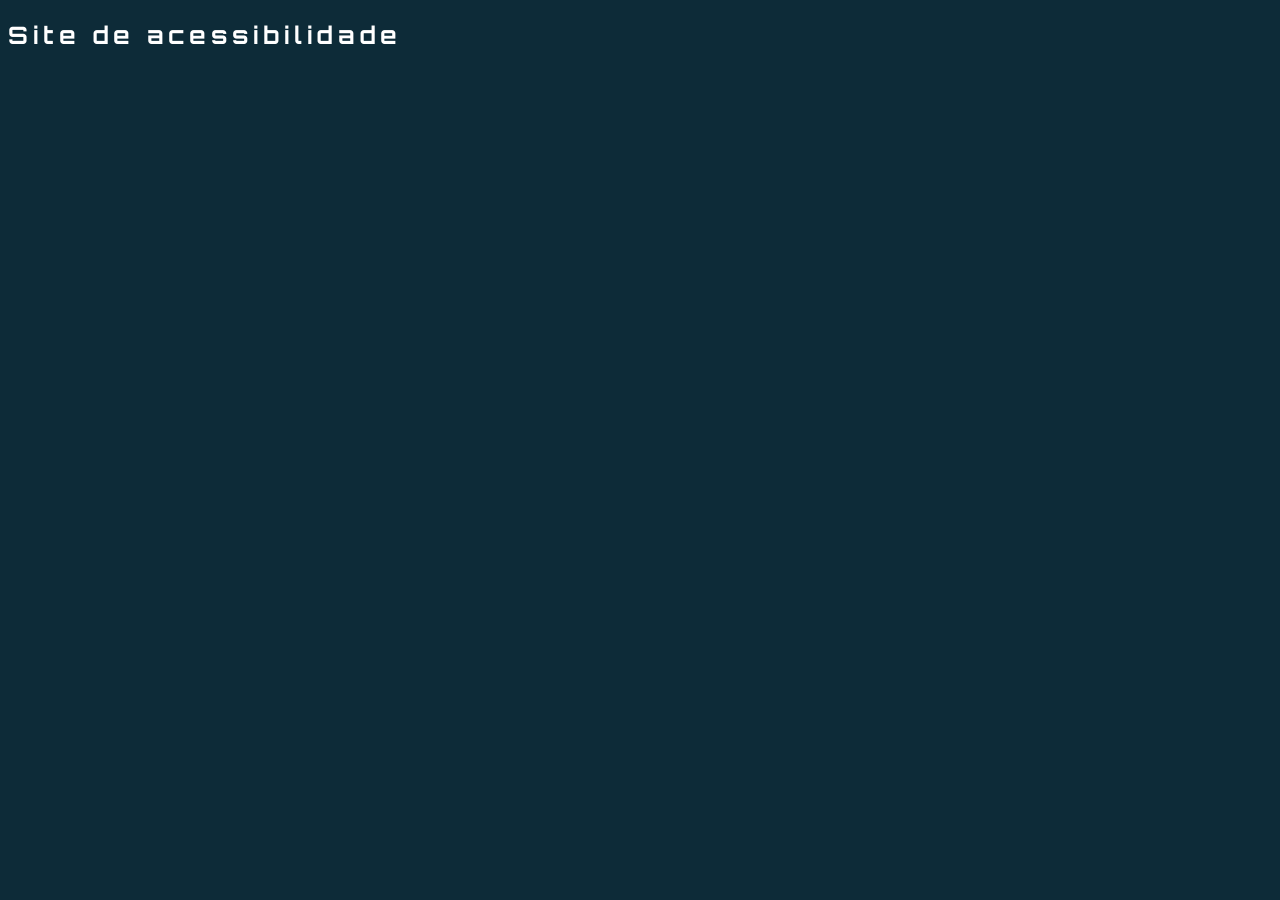
==== index.html @ 411d0380 "feat: Subindo o index.html do site" ====
<!DOCTYPE html>
<html lang="pt-BR">
<head>
    <meta charset="UTF-8">
    <meta name="viewport" content="width=device-width, initial-scale=1.0">
    <link href="https://fonts.googleapis.com/css2?family=Montserrat&display=swap" rel="stylesheet">
    <link href="https://fonts.googleapis.com/css2?family=Orbitron&display=swap" rel="stylesheet">
    <link rel="stylesheet" href="styles/style.css">
    <title>Site projeto</title>
</head>
<body>
    <header>
        <nav>
            <h1>Site de acessibilidade</h1>
        </nav>
    </header>
    <main>
        <div></div>
    </main>
    <footer>

    </footer>
</body>
</html>
---- styles/style.css ----
:root {
    --corPrimary: #FFF;
    --corSecondary: #FFF;
    --corTertiary: #FFF;
    --corAsjunct: #FFF;
    --corBackground: #0d2b38;
    --corBranco: #FFF;
    --corPreto: #000;
}

* {
    box-sizing: border-box;
}

html, body {
    background-color: var(--corBackground);
    font-family: Montserrat;
}

h1 {
    font-family: Orbitron;
    color: var(--corBranco);
    letter-spacing: 0.25ch;
}
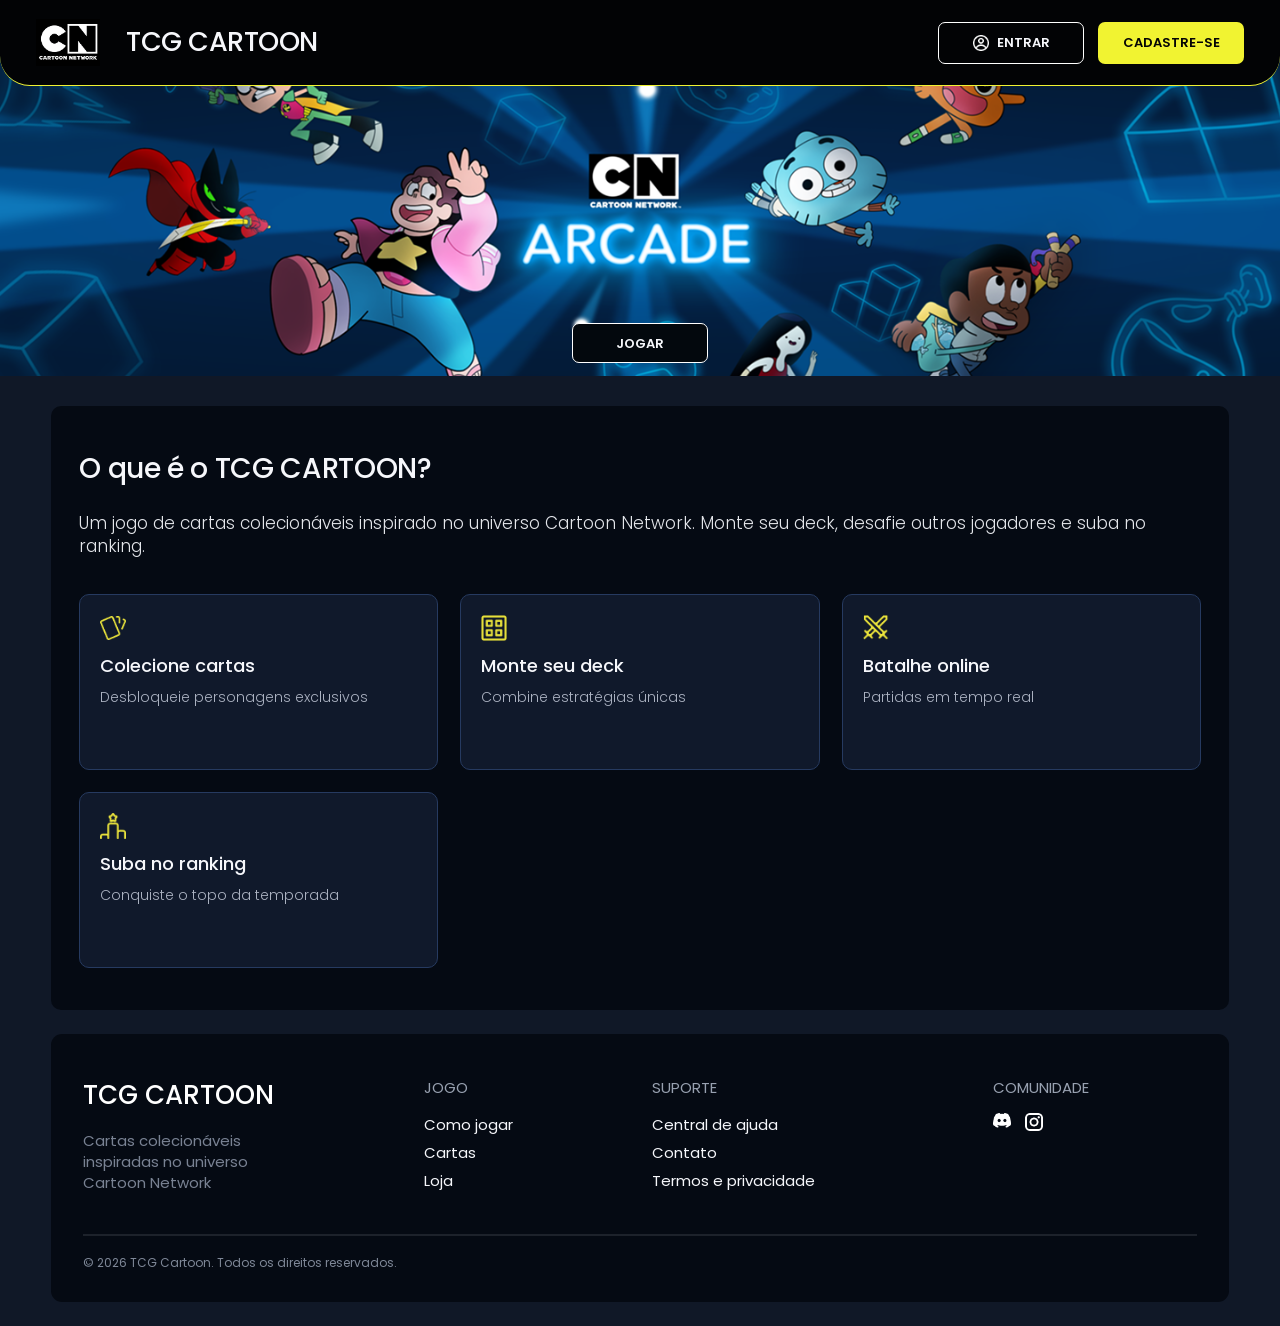
==== commit 2ecf82c9: "feat: Adicionando home do TCG Cartoon" ====
--- a/index.html
+++ b/index.html
@@ -3,22 +3,95 @@
 <head>
     <meta charset="UTF-8">
     <meta name="viewport" content="width=device-width, initial-scale=1.0">
-    <link href="https://fonts.googleapis.com/css2?family=Montserrat&display=swap" rel="stylesheet">
-    <link href="https://fonts.googleapis.com/css2?family=Orbitron&display=swap" rel="stylesheet">
-    <link rel="stylesheet" href="styles/style.css">
-    <title>Site projeto</title>
+    <meta name="description" content="TCG Cartoon, o jogo de cartas colecionáveis do universo Cartoon Network.">
+    <link rel="preconnect" href="https://fonts.googleapis.com">
+    <link rel="preconnect" href="https://fonts.gstatic.com" crossorigin>
+    <link href="https://fonts.googleapis.com/css2?family=Poppins:wght@300;400;500;600;700;800&display=swap" rel="stylesheet">
+    <link rel="stylesheet" href="styles/style.css?v=3">
+    <title>TCG Cartoon | Jogo de cartas</title>
 </head>
 <body>
-    <header>
-        <nav>
-            <h1>Site de acessibilidade</h1>
+    <a class="skip-link" href="#conteudo">Pular para o conteúdo principal</a>
+
+    <header class="topbar">
+        <a class="brand" href="#inicio" aria-label="TCG Cartoon - início">
+            <img class="cn-logo" src="images/logos/image%203.png" alt="Cartoon Network">
+            <span class="brand-name">TCG CARTOON</span>
+        </a>
+
+        <nav aria-label="Navegação principal">
+            <a class="login-button" href="#entrar">
+                <img src="images/icons/Person.png" alt="">
+                Entrar
+            </a>
+            <a class="signup-button" href="#cadastro">Cadastre-se</a>
         </nav>
     </header>
-    <main>
-        <div></div>
+
+    <main id="conteudo">
+        <section class="hero" id="inicio" aria-labelledby="hero-title">
+            <div class="hero-content">
+                <h1 id="hero-title">ARCADE</h1>
+                <a class="play-button" href="#jogar">Jogar</a>
+            </div>
+        </section>
+
+        <section class="about" id="jogar" aria-labelledby="about-title">
+            <h2 id="about-title">O que é o TCG CARTOON?</h2>
+            <p class="intro">Um jogo de cartas colecionáveis inspirado no universo Cartoon Network. Monte seu deck, desafie outros jogadores e suba no ranking.</p>
+
+            <div class="features">
+                <article class="feature-card">
+                    <img class="feature-icon" src="images/icons/Vector-1.png" alt="">
+                    <h3>Colecione cartas</h3>
+                    <p>Desbloqueie personagens exclusivos</p>
+                </article>
+                <article class="feature-card">
+                    <img class="feature-icon" src="images/icons/Vector-2.png" alt="">
+                    <h3>Monte seu deck</h3>
+                    <p>Combine estratégias únicas</p>
+                </article>
+                <article class="feature-card">
+                    <img class="feature-icon" src="images/icons/Vector-3.png" alt="">
+                    <h3>Batalhe online</h3>
+                    <p>Partidas em tempo real</p>
+                </article>
+                <article class="feature-card ranking">
+                    <img class="feature-icon" src="images/icons/Vector.png" alt="">
+                    <h3>Suba no ranking</h3>
+                    <p>Conquiste o topo da temporada</p>
+                </article>
+            </div>
+        </section>
     </main>
-    <footer>
 
+    <footer class="footer">
+        <div class="footer-main">
+            <section class="footer-brand" aria-label="Sobre TCG Cartoon">
+                <h2>TCG CARTOON</h2>
+                <p>Cartas colecionáveis<br>inspiradas no universo<br>Cartoon Network</p>
+            </section>
+            <section>
+                <h2>JOGO</h2>
+                <a href="#jogar">Como jogar</a>
+                <a href="#cartas">Cartas</a>
+                <a href="#loja">Loja</a>
+            </section>
+            <section>
+                <h2>SUPORTE</h2>
+                <a href="#ajuda">Central de ajuda</a>
+                <a href="#contato">Contato</a>
+                <a href="#termos">Termos e privacidade</a>
+            </section>
+            <section>
+                <h2>COMUNIDADE</h2>
+                <div class="social-links">
+                    <a href="#discord" aria-label="Discord"><img src="images/icons/Group.png" alt=""></a>
+                    <a href="#instagram" aria-label="Instagram"><img src="images/icons/Vector-4.png" alt=""></a>
+                </div>
+            </section>
+        </div>
+        <div class="footer-bottom">© 2026 TCG Cartoon. Todos os direitos reservados.</div>
     </footer>
 </body>
 </html>
--- a/styles/style.css
+++ b/styles/style.css
@@ -1,24 +1,70 @@
 :root {
-    --corPrimary: #FFF;
-    --corSecondary: #FFF;
-    --corTertiary: #FFF;
-    --corAsjunct: #FFF;
-    --corBackground: #0d2b38;
-    --corBranco: #FFF;
-    --corPreto: #000;
+    --page: #101827;
+    --panel: #050a13;
+    --card: #10192b;
+    --line: #263a60;
+    --text: #f6f7fb;
+    --muted: #aab1c0;
+    --yellow: #f1f331;
 }
 
-* {
-    box-sizing: border-box;
+* { box-sizing: border-box; }
+html { scroll-behavior: smooth; }
+body { margin: 0; min-width: 320px; background: var(--page); color: var(--text); font-family: "Poppins", Arial, sans-serif; font-size: 16px; }
+a { color: inherit; text-decoration: none; }
+
+.skip-link { position: fixed; z-index: 100; top: -50px; left: 18px; padding: 10px 16px; background: var(--yellow); color: #06080b; border-radius: 6px; font-weight: 700; }
+.skip-link:focus { top: 14px; }
+
+.topbar { position: relative; z-index: 1; min-height: clamp(64px, 4.2vw, 76px); display: flex; align-items: center; justify-content: space-between; padding: 0 24px; border: 0; border-bottom: 1px solid var(--yellow); border-radius: 0 0 30px 30px; background: #020305; }
+.brand { display: flex; align-items: center; gap: 18px; }
+.cn-logo { display: block; width: 48px; height: auto; }
+.brand-name { font-size: 20px; font-weight: 500; letter-spacing: -.5px; }
+.topbar nav { display: flex; align-items: center; gap: 10px; }
+.login-button, .signup-button, .play-button { display: inline-flex; align-items: center; justify-content: center; min-height: clamp(32px, 1.9vw, 36px); border-radius: 7px; font-family: "Poppins", Arial, sans-serif; font-size: 11px; font-weight: 600; line-height: 1; letter-spacing: 0; text-transform: uppercase; transition: transform .2s, box-shadow .2s, background .2s; }
+.login-button { min-width: clamp(108px, 6.4vw, 128px); gap: 8px; border: 1px solid #fff; }
+.login-button img { width: 13px; height: 13px; object-fit: contain; }
+.signup-button { min-width: clamp(108px, 6.4vw, 128px); color: #050505; background: var(--yellow); }
+.login-button:hover, .signup-button:hover, .play-button:hover { transform: translateY(-2px); box-shadow: 0 4px 15px rgb(0 0 0 / .34); }
+
+.hero { position: relative; margin-top: -30px; margin-bottom: 30px; margin-inline: -16px; aspect-ratio: 4; overflow: hidden; background: #04284b url("../images/logos/image%204.png") center / cover no-repeat; }
+.hero-content { position: absolute; inset: 0; display: flex; align-items: center; justify-content: flex-end; flex-direction: column; padding-bottom: max(5px, calc(5.2vw - 24px)); text-align: center; transform: translateY(30px); }
+.hero h1 { position: absolute; width: 1px; height: 1px; overflow: hidden; clip: rect(0 0 0 0); clip-path: inset(50%); white-space: nowrap; }
+.play-button { width: clamp(108px, 6.4vw, 128px); border: 1px solid white; background: #03080d; }
+
+main { padding: 0 16px; }.about, .footer { max-width: 736px; margin-inline: auto; }.about { margin-top: 16px; padding: 31px 24px 30px; border-radius: 10px; background: var(--panel); }.about h2 { margin: 0 0 18px; font-size: 20px; font-weight: 500; letter-spacing: -.35px; }.intro { max-width: 645px; margin: 0; color: #e4e6eb; font-size: 13px; font-weight: 300; line-height: 1.35; }
+.features { display: grid; grid-template-columns: repeat(3, 1fr); gap: 16px; margin-top: 29px; }.feature-card { min-height: 128px; padding: 17px; border: 1px solid var(--line); border-radius: 10px; background: var(--card); }.feature-card.ranking { grid-column: 1; }.feature-icon { display: block; width: 20px; height: 20px; margin-bottom: 6px; object-fit: contain; }.feature-card h3 { margin: 0 0 6px; font-size: 14px; font-weight: 500; }.feature-card p { margin: 0; color: var(--muted); font-size: 11px; font-weight: 300; line-height: 1.3; }
+
+.footer { margin-top: 16px; margin-bottom: 8px; padding: 34px 35px 22px; border-radius: 11px; background: var(--panel); }.footer-main { display: grid; grid-template-columns: 1.55fr 1fr 1.55fr 1fr; gap: 24px; }.footer h2 { margin: 0 0 14px; font-size: 12px; font-weight: 400; color: #98a1b0; }.footer-brand h2 { color: white; font-size: 19px; font-weight: 500; }.footer-brand p { color: #798293; font-size: 11px; line-height: 1.4; }.footer section > a { display: block; width: fit-content; margin: 0 0 5px; font-size: 13px; font-weight: 400; }.footer section > a:hover { color: var(--yellow); }.social-links { display: flex; gap: 14px; }.social-links a { display: grid; place-items: center; width: 18px; height: 18px; }.social-links img { display: block; max-width: 100%; max-height: 100%; object-fit: contain; }.footer-bottom { margin-top: 26px; padding-top: 18px; border-top: 2px solid #1d222b; color: #7e8797; font-size: 9px; }
+
+@media (max-width: 620px) { .topbar { min-height: 58px; padding-inline: 14px; }.brand { gap: 11px; }.brand-name { font-size: 16px; }.cn-logo { width: 40px; }.topbar nav { gap: 6px; }.login-button, .signup-button { min-width: 92px; min-height: 30px; font-size: 10px; }.features { grid-template-columns: repeat(2, 1fr); }.feature-card.ranking { grid-column: auto; }.footer { padding: 28px 24px 20px; }.footer-main { grid-template-columns: repeat(2, 1fr); gap: 25px 20px; } }
+@media (max-width: 410px) { .brand-name { display: none; }.topbar { padding-inline: 16px; }.login-button { width: 74px; }.signup-button { width: 84px; }.about { padding: 25px 18px; }.features { gap: 10px; }.feature-card { min-height: 133px; padding: 13px; }.footer { padding-inline: 20px; } }
+
+@media (min-width: 1200px) {
+    .topbar { min-height: 86px; padding-inline: 36px; }
+    .brand { gap: 26px; }
+    .cn-logo { width: 64px; }
+    .brand-name { font-size: 27px; }
+    .topbar nav { gap: 14px; }
+    .login-button, .signup-button { min-width: 146px; min-height: 42px; font-size: 13px; }
+    .login-button img { width: 16px; height: 16px; }
+
+    .about, .footer { width: 92vw; max-width: none; }
+    .about { margin-top: 24px; padding: 42px 28px; }
+    .about h2 { margin-bottom: 22px; font-size: 28px; }
+    .intro { max-width: none; font-size: 17px; }
+    .features { gap: 22px; margin-top: 36px; }
+    .feature-card { min-height: 176px; padding: 20px; }
+    .feature-icon { width: 26px; height: 26px; margin-bottom: 11px; }
+    .feature-card h3 { margin-bottom: 9px; font-size: 18px; }
+    .feature-card p { font-size: 14px; }
+    .play-button { width: 136px; min-height: 40px; font-size: 13px; }
+
+    .footer { margin: 24px auto; padding: 42px 32px 30px; }
+    .footer h2 { font-size: 15px; }
+    .footer-brand h2 { font-size: 26px; }
+    .footer-brand p, .footer section > a { font-size: 15px; }
+    .footer-bottom { font-size: 12px; }
 }
 
-html, body {
-    background-color: var(--corBackground);
-    font-family: Montserrat;
-}
-
-h1 {
-    font-family: Orbitron;
-    color: var(--corBranco);
-    letter-spacing: 0.25ch;
-}+@media (prefers-reduced-motion: reduce) { html { scroll-behavior: auto; } *, *::before, *::after { transition-duration: .01ms !important; } }
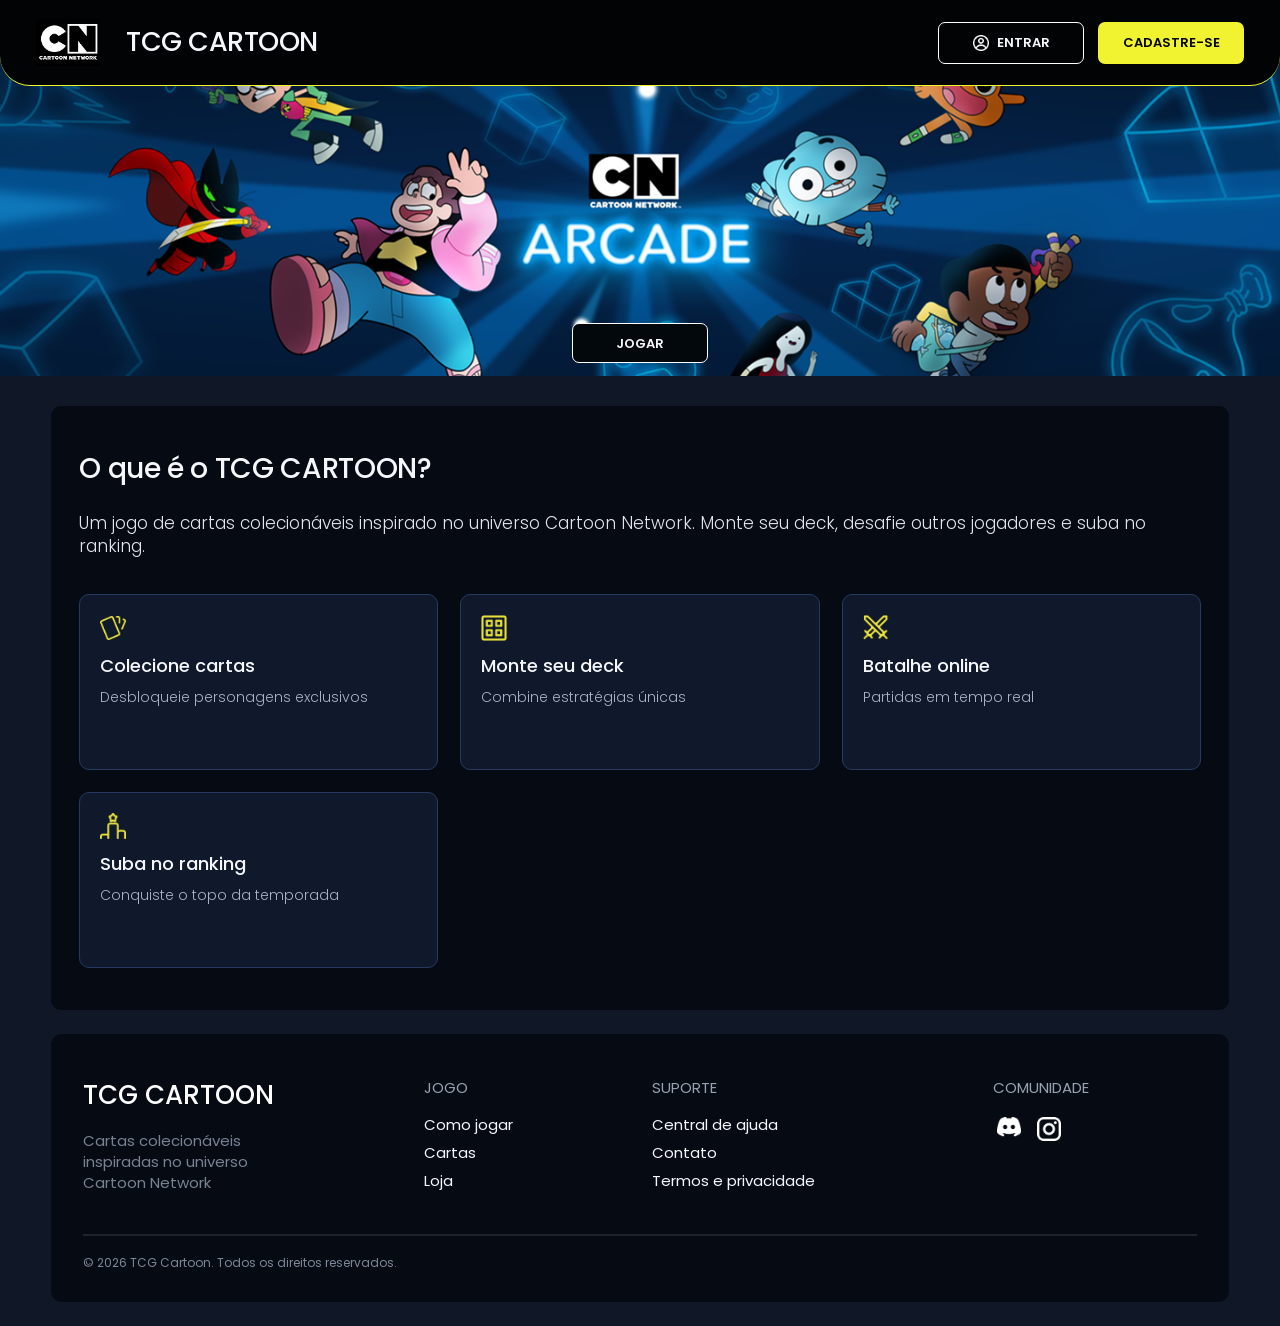
==== commit 731903bd: "feat: Adicionando página de login" ====
--- a/index.html
+++ b/index.html
@@ -7,6 +7,7 @@
     <link rel="preconnect" href="https://fonts.googleapis.com">
     <link rel="preconnect" href="https://fonts.gstatic.com" crossorigin>
     <link href="https://fonts.googleapis.com/css2?family=Poppins:wght@300;400;500;600;700;800&display=swap" rel="stylesheet">
+    <link rel="icon" type="image/png" href="images/logos/cartoon-network-logo.png">
     <link rel="stylesheet" href="styles/style.css?v=3">
     <title>TCG Cartoon | Jogo de cartas</title>
 </head>
@@ -15,13 +16,13 @@
 
     <header class="topbar">
         <a class="brand" href="#inicio" aria-label="TCG Cartoon - início">
-            <img class="cn-logo" src="images/logos/image%203.png" alt="Cartoon Network">
+            <img class="cn-logo" src="images/logos/cartoon-network-logo.png" alt="Cartoon Network">
             <span class="brand-name">TCG CARTOON</span>
         </a>
 
         <nav aria-label="Navegação principal">
-            <a class="login-button" href="#entrar">
-                <img src="images/icons/Person.png" alt="">
+            <a class="login-button" href="pages/login.html">
+                <img src="images/icons/account-circle-small.png" alt="">
                 Entrar
             </a>
             <a class="signup-button" href="#cadastro">Cadastre-se</a>
@@ -42,22 +43,22 @@
 
             <div class="features">
                 <article class="feature-card">
-                    <img class="feature-icon" src="images/icons/Vector-1.png" alt="">
+                    <img class="feature-icon" src="images/icons/playing-cards.png" alt="">
                     <h3>Colecione cartas</h3>
                     <p>Desbloqueie personagens exclusivos</p>
                 </article>
                 <article class="feature-card">
-                    <img class="feature-icon" src="images/icons/Vector-2.png" alt="">
+                    <img class="feature-icon" src="images/icons/card-grid.png" alt="">
                     <h3>Monte seu deck</h3>
                     <p>Combine estratégias únicas</p>
                 </article>
                 <article class="feature-card">
-                    <img class="feature-icon" src="images/icons/Vector-3.png" alt="">
+                    <img class="feature-icon" src="images/icons/crossed-swords.png" alt="">
                     <h3>Batalhe online</h3>
                     <p>Partidas em tempo real</p>
                 </article>
                 <article class="feature-card ranking">
-                    <img class="feature-icon" src="images/icons/Vector.png" alt="">
+                    <img class="feature-icon" src="images/icons/ranking-podium.png" alt="">
                     <h3>Suba no ranking</h3>
                     <p>Conquiste o topo da temporada</p>
                 </article>
@@ -86,8 +87,8 @@
             <section>
                 <h2>COMUNIDADE</h2>
                 <div class="social-links">
-                    <a href="#discord" aria-label="Discord"><img src="images/icons/Group.png" alt=""></a>
-                    <a href="#instagram" aria-label="Instagram"><img src="images/icons/Vector-4.png" alt=""></a>
+                    <a href="#discord" aria-label="Discord"><img src="images/icons/discord.png" alt=""></a>
+                    <a href="#instagram" aria-label="Instagram"><img src="images/icons/instagram.png" alt=""></a>
                 </div>
             </section>
         </div>
--- a/styles/style.css
+++ b/styles/style.css
@@ -27,7 +27,7 @@
 .signup-button { min-width: clamp(108px, 6.4vw, 128px); color: #050505; background: var(--yellow); }
 .login-button:hover, .signup-button:hover, .play-button:hover { transform: translateY(-2px); box-shadow: 0 4px 15px rgb(0 0 0 / .34); }
 
-.hero { position: relative; margin-top: -30px; margin-bottom: 30px; margin-inline: -16px; aspect-ratio: 4; overflow: hidden; background: #04284b url("../images/logos/image%204.png") center / cover no-repeat; }
+.hero { position: relative; margin-top: -30px; margin-bottom: 30px; margin-inline: -16px; aspect-ratio: 4; overflow: hidden; background: #04284b url("../images/logos/arcade-hero-desktop.png") center / cover no-repeat; }
 .hero-content { position: absolute; inset: 0; display: flex; align-items: center; justify-content: flex-end; flex-direction: column; padding-bottom: max(5px, calc(5.2vw - 24px)); text-align: center; transform: translateY(30px); }
 .hero h1 { position: absolute; width: 1px; height: 1px; overflow: hidden; clip: rect(0 0 0 0); clip-path: inset(50%); white-space: nowrap; }
 .play-button { width: clamp(108px, 6.4vw, 128px); border: 1px solid white; background: #03080d; }
@@ -35,7 +35,7 @@
 main { padding: 0 16px; }.about, .footer { max-width: 736px; margin-inline: auto; }.about { margin-top: 16px; padding: 31px 24px 30px; border-radius: 10px; background: var(--panel); }.about h2 { margin: 0 0 18px; font-size: 20px; font-weight: 500; letter-spacing: -.35px; }.intro { max-width: 645px; margin: 0; color: #e4e6eb; font-size: 13px; font-weight: 300; line-height: 1.35; }
 .features { display: grid; grid-template-columns: repeat(3, 1fr); gap: 16px; margin-top: 29px; }.feature-card { min-height: 128px; padding: 17px; border: 1px solid var(--line); border-radius: 10px; background: var(--card); }.feature-card.ranking { grid-column: 1; }.feature-icon { display: block; width: 20px; height: 20px; margin-bottom: 6px; object-fit: contain; }.feature-card h3 { margin: 0 0 6px; font-size: 14px; font-weight: 500; }.feature-card p { margin: 0; color: var(--muted); font-size: 11px; font-weight: 300; line-height: 1.3; }
 
-.footer { margin-top: 16px; margin-bottom: 8px; padding: 34px 35px 22px; border-radius: 11px; background: var(--panel); }.footer-main { display: grid; grid-template-columns: 1.55fr 1fr 1.55fr 1fr; gap: 24px; }.footer h2 { margin: 0 0 14px; font-size: 12px; font-weight: 400; color: #98a1b0; }.footer-brand h2 { color: white; font-size: 19px; font-weight: 500; }.footer-brand p { color: #798293; font-size: 11px; line-height: 1.4; }.footer section > a { display: block; width: fit-content; margin: 0 0 5px; font-size: 13px; font-weight: 400; }.footer section > a:hover { color: var(--yellow); }.social-links { display: flex; gap: 14px; }.social-links a { display: grid; place-items: center; width: 18px; height: 18px; }.social-links img { display: block; max-width: 100%; max-height: 100%; object-fit: contain; }.footer-bottom { margin-top: 26px; padding-top: 18px; border-top: 2px solid #1d222b; color: #7e8797; font-size: 9px; }
+.footer { margin-top: 16px; margin-bottom: 8px; padding: 34px 35px 22px; border-radius: 11px; background: var(--panel); }.footer-main { display: grid; grid-template-columns: 1.55fr 1fr 1.55fr 1fr; gap: 24px; }.footer h2 { margin: 0 0 14px; font-size: 12px; font-weight: 400; color: #98a1b0; }.footer-brand h2 { color: white; font-size: 19px; font-weight: 500; }.footer-brand p { color: #798293; font-size: 11px; line-height: 1.4; }.footer section > a { display: block; width: fit-content; margin: 0 0 5px; font-size: 13px; font-weight: 400; }.footer section > a:hover { color: var(--yellow); }.social-links { display: flex; gap: 8px; }.social-links a { display: grid; place-items: center; width: 32px; height: 32px; border-radius: 6px; }.social-links img { display: block; width: 24px; height: 24px; object-fit: contain; }.social-links a:hover, .social-links a:focus-visible { background: #1d222b; }.footer-bottom { margin-top: 26px; padding-top: 18px; border-top: 2px solid #1d222b; color: #7e8797; font-size: 9px; }
 
 @media (max-width: 620px) { .topbar { min-height: 58px; padding-inline: 14px; }.brand { gap: 11px; }.brand-name { font-size: 16px; }.cn-logo { width: 40px; }.topbar nav { gap: 6px; }.login-button, .signup-button { min-width: 92px; min-height: 30px; font-size: 10px; }.features { grid-template-columns: repeat(2, 1fr); }.feature-card.ranking { grid-column: auto; }.footer { padding: 28px 24px 20px; }.footer-main { grid-template-columns: repeat(2, 1fr); gap: 25px 20px; } }
 @media (max-width: 410px) { .brand-name { display: none; }.topbar { padding-inline: 16px; }.login-button { width: 74px; }.signup-button { width: 84px; }.about { padding: 25px 18px; }.features { gap: 10px; }.feature-card { min-height: 133px; padding: 13px; }.footer { padding-inline: 20px; } }
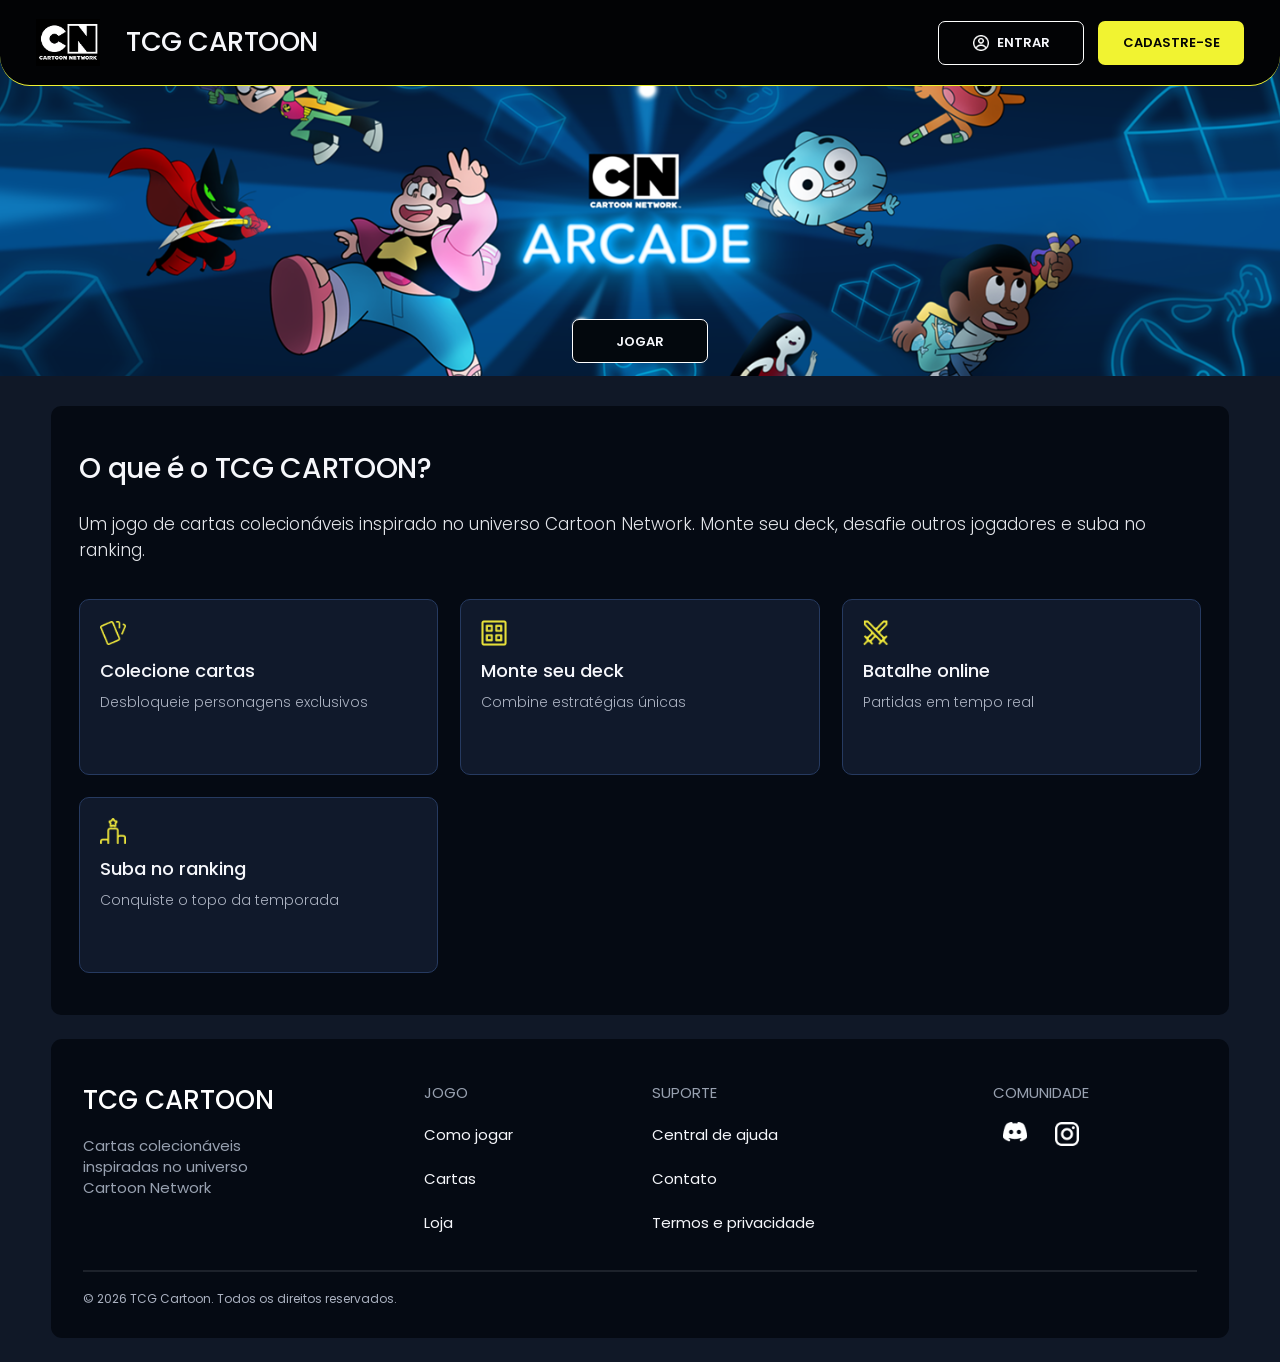
==== commit 490f6cd1: "feat(v1.0): Adicionando acessibilidade para as pásginas Home e Login" ====
--- a/index.html
+++ b/index.html
@@ -8,13 +8,14 @@
     <link rel="preconnect" href="https://fonts.gstatic.com" crossorigin>
     <link href="https://fonts.googleapis.com/css2?family=Poppins:wght@300;400;500;600;700;800&display=swap" rel="stylesheet">
     <link rel="icon" type="image/png" href="images/logos/cartoon-network-logo.png">
-    <link rel="stylesheet" href="styles/style.css?v=3">
+    <link rel="stylesheet" href="styles/style.css">
+    <script src="scripts/acessibilidade.js" defer></script>
     <title>TCG Cartoon | Jogo de cartas</title>
 </head>
 <body>
     <a class="skip-link" href="#conteudo">Pular para o conteúdo principal</a>
 
-    <header class="topbar">
+    <header class="barra-superior">
         <a class="brand" href="#inicio" aria-label="TCG Cartoon - início">
             <img class="cn-logo" src="images/logos/cartoon-network-logo.png" alt="Cartoon Network">
             <span class="brand-name">TCG CARTOON</span>
@@ -25,19 +26,19 @@
                 <img src="images/icons/account-circle-small.png" alt="">
                 Entrar
             </a>
-            <a class="signup-button" href="#cadastro">Cadastre-se</a>
+            <a class="signup-button" href="pages/login.html#cadastro">Cadastre-se</a>
         </nav>
     </header>
 
-    <main id="conteudo">
+    <main>
         <section class="hero" id="inicio" aria-labelledby="hero-title">
             <div class="hero-content">
                 <h1 id="hero-title">ARCADE</h1>
-                <a class="play-button" href="#jogar">Jogar</a>
+                <a class="play-button" href="#conteudo">Jogar</a>
             </div>
         </section>
 
-        <section class="about" id="jogar" aria-labelledby="about-title">
+        <section class="about" id="conteudo" tabindex="-1" aria-labelledby="about-title">
             <h2 id="about-title">O que é o TCG CARTOON?</h2>
             <p class="intro">Um jogo de cartas colecionáveis inspirado no universo Cartoon Network. Monte seu deck, desafie outros jogadores e suba no ranking.</p>
 
@@ -74,7 +75,7 @@
             </section>
             <section>
                 <h2>JOGO</h2>
-                <a href="#jogar">Como jogar</a>
+                <a href="#conteudo">Como jogar</a>
                 <a href="#cartas">Cartas</a>
                 <a href="#loja">Loja</a>
             </section>
--- a/styles/style.css
+++ b/styles/style.css
@@ -6,65 +6,547 @@
     --text: #f6f7fb;
     --muted: #aab1c0;
     --yellow: #f1f331;
-}
-
-* { box-sizing: border-box; }
-html { scroll-behavior: smooth; }
-body { margin: 0; min-width: 320px; background: var(--page); color: var(--text); font-family: "Poppins", Arial, sans-serif; font-size: 16px; }
-a { color: inherit; text-decoration: none; }
-
-.skip-link { position: fixed; z-index: 100; top: -50px; left: 18px; padding: 10px 16px; background: var(--yellow); color: #06080b; border-radius: 6px; font-weight: 700; }
-.skip-link:focus { top: 14px; }
-
-.topbar { position: relative; z-index: 1; min-height: clamp(64px, 4.2vw, 76px); display: flex; align-items: center; justify-content: space-between; padding: 0 24px; border: 0; border-bottom: 1px solid var(--yellow); border-radius: 0 0 30px 30px; background: #020305; }
-.brand { display: flex; align-items: center; gap: 18px; }
-.cn-logo { display: block; width: 48px; height: auto; }
-.brand-name { font-size: 20px; font-weight: 500; letter-spacing: -.5px; }
-.topbar nav { display: flex; align-items: center; gap: 10px; }
-.login-button, .signup-button, .play-button { display: inline-flex; align-items: center; justify-content: center; min-height: clamp(32px, 1.9vw, 36px); border-radius: 7px; font-family: "Poppins", Arial, sans-serif; font-size: 11px; font-weight: 600; line-height: 1; letter-spacing: 0; text-transform: uppercase; transition: transform .2s, box-shadow .2s, background .2s; }
-.login-button { min-width: clamp(108px, 6.4vw, 128px); gap: 8px; border: 1px solid #fff; }
-.login-button img { width: 13px; height: 13px; object-fit: contain; }
-.signup-button { min-width: clamp(108px, 6.4vw, 128px); color: #050505; background: var(--yellow); }
-.login-button:hover, .signup-button:hover, .play-button:hover { transform: translateY(-2px); box-shadow: 0 4px 15px rgb(0 0 0 / .34); }
-
-.hero { position: relative; margin-top: -30px; margin-bottom: 30px; margin-inline: -16px; aspect-ratio: 4; overflow: hidden; background: #04284b url("../images/logos/arcade-hero-desktop.png") center / cover no-repeat; }
-.hero-content { position: absolute; inset: 0; display: flex; align-items: center; justify-content: flex-end; flex-direction: column; padding-bottom: max(5px, calc(5.2vw - 24px)); text-align: center; transform: translateY(30px); }
-.hero h1 { position: absolute; width: 1px; height: 1px; overflow: hidden; clip: rect(0 0 0 0); clip-path: inset(50%); white-space: nowrap; }
-.play-button { width: clamp(108px, 6.4vw, 128px); border: 1px solid white; background: #03080d; }
-
-main { padding: 0 16px; }.about, .footer { max-width: 736px; margin-inline: auto; }.about { margin-top: 16px; padding: 31px 24px 30px; border-radius: 10px; background: var(--panel); }.about h2 { margin: 0 0 18px; font-size: 20px; font-weight: 500; letter-spacing: -.35px; }.intro { max-width: 645px; margin: 0; color: #e4e6eb; font-size: 13px; font-weight: 300; line-height: 1.35; }
-.features { display: grid; grid-template-columns: repeat(3, 1fr); gap: 16px; margin-top: 29px; }.feature-card { min-height: 128px; padding: 17px; border: 1px solid var(--line); border-radius: 10px; background: var(--card); }.feature-card.ranking { grid-column: 1; }.feature-icon { display: block; width: 20px; height: 20px; margin-bottom: 6px; object-fit: contain; }.feature-card h3 { margin: 0 0 6px; font-size: 14px; font-weight: 500; }.feature-card p { margin: 0; color: var(--muted); font-size: 11px; font-weight: 300; line-height: 1.3; }
-
-.footer { margin-top: 16px; margin-bottom: 8px; padding: 34px 35px 22px; border-radius: 11px; background: var(--panel); }.footer-main { display: grid; grid-template-columns: 1.55fr 1fr 1.55fr 1fr; gap: 24px; }.footer h2 { margin: 0 0 14px; font-size: 12px; font-weight: 400; color: #98a1b0; }.footer-brand h2 { color: white; font-size: 19px; font-weight: 500; }.footer-brand p { color: #798293; font-size: 11px; line-height: 1.4; }.footer section > a { display: block; width: fit-content; margin: 0 0 5px; font-size: 13px; font-weight: 400; }.footer section > a:hover { color: var(--yellow); }.social-links { display: flex; gap: 8px; }.social-links a { display: grid; place-items: center; width: 32px; height: 32px; border-radius: 6px; }.social-links img { display: block; width: 24px; height: 24px; object-fit: contain; }.social-links a:hover, .social-links a:focus-visible { background: #1d222b; }.footer-bottom { margin-top: 26px; padding-top: 18px; border-top: 2px solid #1d222b; color: #7e8797; font-size: 9px; }
-
-@media (max-width: 620px) { .topbar { min-height: 58px; padding-inline: 14px; }.brand { gap: 11px; }.brand-name { font-size: 16px; }.cn-logo { width: 40px; }.topbar nav { gap: 6px; }.login-button, .signup-button { min-width: 92px; min-height: 30px; font-size: 10px; }.features { grid-template-columns: repeat(2, 1fr); }.feature-card.ranking { grid-column: auto; }.footer { padding: 28px 24px 20px; }.footer-main { grid-template-columns: repeat(2, 1fr); gap: 25px 20px; } }
-@media (max-width: 410px) { .brand-name { display: none; }.topbar { padding-inline: 16px; }.login-button { width: 74px; }.signup-button { width: 84px; }.about { padding: 25px 18px; }.features { gap: 10px; }.feature-card { min-height: 133px; padding: 13px; }.footer { padding-inline: 20px; } }
+    --focus: #f1f331;
+    --altura-barra-superior: 76px;
+}
+
+* {
+    box-sizing: border-box;
+}
+
+html {
+    scroll-behavior: smooth;
+}
+
+body {
+    min-width: 320px;
+    margin: 0;
+    padding-top: var(--altura-barra-superior);
+    background: var(--page);
+    color: var(--text);
+    font-family: "Poppins", Arial, sans-serif;
+    font-size: 16px;
+}
+
+a {
+    color: inherit;
+    text-decoration: none;
+}
+
+a:hover {
+    text-decoration: underline;
+    text-underline-offset: 3px;
+}
+
+:focus-visible {
+    outline: 3px solid var(--focus);
+    outline-offset: 3px;
+}
+
+.skip-link {
+    position: fixed;
+    z-index: 100;
+    top: -64px;
+    left: 18px;
+    padding: 10px 16px;
+    border-radius: 6px;
+    background: var(--yellow);
+    color: #06080b;
+    font-weight: 700;
+}
+
+.skip-link:focus {
+    top: 14px;
+}
+
+.barra-superior {
+    position: fixed;
+    z-index: 1;
+    top: 0;
+    left: 0;
+    display: flex;
+    align-items: center;
+    justify-content: space-between;
+    width: 100%;
+    min-height: clamp(64px, 4.2vw, 76px);
+    padding: 0 24px;
+    border: 0;
+    border-bottom: 1px solid var(--yellow);
+    border-radius: 0 0 30px 30px;
+    background: #020305;
+}
+
+.brand {
+    display: flex;
+    align-items: center;
+    gap: 18px;
+}
+
+.cn-logo {
+    display: block;
+    width: 48px;
+    height: auto;
+}
+
+.brand-name {
+    font-size: 20px;
+    font-weight: 500;
+    letter-spacing: -0.5px;
+}
+
+.barra-superior nav {
+    display: flex;
+    align-items: center;
+    gap: 10px;
+}
+
+.login-button,
+.signup-button,
+.play-button {
+    display: inline-flex;
+    align-items: center;
+    justify-content: center;
+    min-height: 44px;
+    border-radius: 7px;
+    font-family: "Poppins", Arial, sans-serif;
+    font-size: 11px;
+    font-weight: 600;
+    line-height: 1;
+    letter-spacing: 0;
+    text-transform: uppercase;
+    transition: transform 0.2s, box-shadow 0.2s, background 0.2s;
+}
+
+.login-button {
+    min-width: clamp(108px, 6.4vw, 128px);
+    gap: 8px;
+    border: 1px solid #ffffff;
+}
+
+.login-button img {
+    width: 13px;
+    height: 13px;
+    object-fit: contain;
+}
+
+.signup-button {
+    min-width: clamp(108px, 6.4vw, 128px);
+    background: var(--yellow);
+    color: #050505;
+}
+
+.login-button:hover,
+.signup-button:hover,
+.play-button:hover {
+    transform: translateY(-2px);
+    box-shadow: 0 4px 15px rgb(0 0 0 / 34%);
+    text-decoration: none;
+}
+
+.hero {
+    position: relative;
+    aspect-ratio: 4;
+    margin-top: -30px;
+    margin-bottom: 30px;
+    margin-inline: -16px;
+    overflow: hidden;
+    background: #04284b url("../images/logos/arcade-hero-desktop.png") center / cover no-repeat;
+}
+
+.hero-content {
+    position: absolute;
+    inset: 0;
+    display: flex;
+    flex-direction: column;
+    align-items: center;
+    justify-content: flex-end;
+    padding-bottom: max(5px, calc(5.2vw - 24px));
+    text-align: center;
+    transform: translateY(30px);
+}
+
+.hero h1 {
+    position: absolute;
+    width: 1px;
+    height: 1px;
+    overflow: hidden;
+    clip: rect(0 0 0 0);
+    clip-path: inset(50%);
+    white-space: nowrap;
+}
+
+.play-button {
+    width: clamp(108px, 6.4vw, 128px);
+    border: 1px solid #ffffff;
+    background: #03080d;
+}
+
+main {
+    padding: 0 16px;
+}
+
+.about,
+.footer {
+    max-width: 736px;
+    margin-inline: auto;
+}
+
+.about {
+    margin-top: 16px;
+    padding: 31px 24px 30px;
+    border-radius: 10px;
+    background: var(--panel);
+    scroll-margin-top: 180px;
+}
+
+.about h2 {
+    margin: 0 0 18px;
+    font-size: 20px;
+    font-weight: 500;
+    letter-spacing: -0.35px;
+}
+
+.intro {
+    max-width: 645px;
+    margin: 0;
+    color: #e4e6eb;
+    font-size: 13px;
+    font-weight: 300;
+    line-height: 1.5;
+}
+
+.features {
+    display: grid;
+    grid-template-columns: repeat(3, 1fr);
+    gap: 16px;
+    margin-top: 29px;
+}
+
+.feature-card {
+    min-height: 128px;
+    padding: 17px;
+    border: 1px solid var(--line);
+    border-radius: 10px;
+    background: var(--card);
+}
+
+.feature-card.ranking {
+    grid-column: 1;
+}
+
+.feature-icon {
+    display: block;
+    width: 20px;
+    height: 20px;
+    margin-bottom: 6px;
+    object-fit: contain;
+}
+
+.feature-card h3 {
+    margin: 0 0 6px;
+    font-size: 14px;
+    font-weight: 500;
+}
+
+.feature-card p {
+    margin: 0;
+    color: var(--muted);
+    font-size: 11px;
+    font-weight: 300;
+    line-height: 1.3;
+}
+
+.footer {
+    margin-top: 16px;
+    margin-bottom: 8px;
+    padding: 34px 35px 22px;
+    border-radius: 11px;
+    background: var(--panel);
+}
+
+.footer-main {
+    display: grid;
+    grid-template-columns: 1.55fr 1fr 1.55fr 1fr;
+    gap: 24px;
+}
+
+.footer h2 {
+    margin: 0 0 8px;
+    color: #98a1b0;
+    font-size: 12px;
+    font-weight: 400;
+}
+
+.footer-brand h2 {
+    color: #ffffff;
+    font-size: 19px;
+    font-weight: 500;
+}
+
+.footer-brand p {
+    color: #98a1b0;
+    font-size: 11px;
+    line-height: 1.4;
+}
+
+.footer section > a {
+    display: flex;
+    align-items: center;
+    width: fit-content;
+    min-height: 44px;
+    margin: 0;
+    font-size: 13px;
+    font-weight: 400;
+}
+
+.footer section > a:hover {
+    color: var(--yellow);
+}
+
+.social-links {
+    display: flex;
+    gap: 8px;
+}
+
+.social-links a {
+    display: grid;
+    width: 44px;
+    height: 44px;
+    place-items: center;
+    border-radius: 6px;
+}
+
+.social-links img {
+    display: block;
+    width: 24px;
+    height: 24px;
+    object-fit: contain;
+}
+
+.social-links a:hover,
+.social-links a:focus-visible {
+    background: #1d222b;
+    text-decoration: none;
+}
+
+.footer-bottom {
+    margin-top: 26px;
+    padding-top: 18px;
+    border-top: 2px solid #1d222b;
+    color: #aab1c0;
+    font-size: 9px;
+}
+
+@media (max-width: 620px) {
+    :root {
+        --altura-barra-superior: 58px;
+    }
+
+    .barra-superior {
+        min-height: 58px;
+        padding-inline: 14px;
+    }
+
+    .brand {
+        gap: 11px;
+    }
+
+    .brand-name {
+        font-size: 16px;
+    }
+
+    .cn-logo {
+        width: 40px;
+    }
+
+    .barra-superior nav {
+        gap: 6px;
+    }
+
+    .login-button,
+    .signup-button {
+        min-width: 92px;
+        min-height: 44px;
+        font-size: 10px;
+    }
+
+    .features {
+        grid-template-columns: repeat(2, 1fr);
+    }
+
+    .feature-card.ranking {
+        grid-column: auto;
+    }
+
+    .footer {
+        padding: 28px 24px 20px;
+    }
+
+    .footer-main {
+        grid-template-columns: repeat(2, 1fr);
+        gap: 25px 20px;
+    }
+}
+
+@media (max-width: 410px) {
+    .brand-name {
+        display: none;
+    }
+
+    .barra-superior {
+        padding-inline: 16px;
+    }
+
+    .login-button {
+        width: 74px;
+    }
+
+    .signup-button {
+        width: 84px;
+    }
+
+    .about {
+        padding: 25px 18px;
+    }
+
+    .features {
+        gap: 10px;
+    }
+
+    .feature-card {
+        min-height: 133px;
+        padding: 13px;
+    }
+
+    .footer {
+        padding-inline: 20px;
+    }
+}
 
 @media (min-width: 1200px) {
-    .topbar { min-height: 86px; padding-inline: 36px; }
-    .brand { gap: 26px; }
-    .cn-logo { width: 64px; }
-    .brand-name { font-size: 27px; }
-    .topbar nav { gap: 14px; }
-    .login-button, .signup-button { min-width: 146px; min-height: 42px; font-size: 13px; }
-    .login-button img { width: 16px; height: 16px; }
-
-    .about, .footer { width: 92vw; max-width: none; }
-    .about { margin-top: 24px; padding: 42px 28px; }
-    .about h2 { margin-bottom: 22px; font-size: 28px; }
-    .intro { max-width: none; font-size: 17px; }
-    .features { gap: 22px; margin-top: 36px; }
-    .feature-card { min-height: 176px; padding: 20px; }
-    .feature-icon { width: 26px; height: 26px; margin-bottom: 11px; }
-    .feature-card h3 { margin-bottom: 9px; font-size: 18px; }
-    .feature-card p { font-size: 14px; }
-    .play-button { width: 136px; min-height: 40px; font-size: 13px; }
-
-    .footer { margin: 24px auto; padding: 42px 32px 30px; }
-    .footer h2 { font-size: 15px; }
-    .footer-brand h2 { font-size: 26px; }
-    .footer-brand p, .footer section > a { font-size: 15px; }
-    .footer-bottom { font-size: 12px; }
-}
-
-@media (prefers-reduced-motion: reduce) { html { scroll-behavior: auto; } *, *::before, *::after { transition-duration: .01ms !important; } }+    :root {
+        --altura-barra-superior: 86px;
+    }
+
+    .barra-superior {
+        min-height: 86px;
+        padding-inline: 36px;
+    }
+
+    .brand {
+        gap: 26px;
+    }
+
+    .cn-logo {
+        width: 64px;
+    }
+
+    .brand-name {
+        font-size: 27px;
+    }
+
+    .barra-superior nav {
+        gap: 14px;
+    }
+
+    .login-button,
+    .signup-button {
+        min-width: 146px;
+        min-height: 44px;
+        font-size: 13px;
+    }
+
+    .login-button img {
+        width: 16px;
+        height: 16px;
+    }
+
+    .about,
+    .footer {
+        width: 92vw;
+        max-width: none;
+    }
+
+    .about {
+        margin-top: 24px;
+        padding: 42px 28px;
+    }
+
+    .about h2 {
+        margin-bottom: 22px;
+        font-size: 28px;
+    }
+
+    .intro {
+        max-width: none;
+        font-size: 17px;
+    }
+
+    .features {
+        gap: 22px;
+        margin-top: 36px;
+    }
+
+    .feature-card {
+        min-height: 176px;
+        padding: 20px;
+    }
+
+    .feature-icon {
+        width: 26px;
+        height: 26px;
+        margin-bottom: 11px;
+    }
+
+    .feature-card h3 {
+        margin-bottom: 9px;
+        font-size: 18px;
+    }
+
+    .feature-card p {
+        font-size: 14px;
+    }
+
+    .play-button {
+        width: 136px;
+        min-height: 44px;
+        font-size: 13px;
+    }
+
+    .footer {
+        margin: 24px auto;
+        padding: 42px 32px 30px;
+    }
+
+    .footer h2 {
+        font-size: 15px;
+    }
+
+    .footer-brand h2 {
+        font-size: 26px;
+    }
+
+    .footer-brand p,
+    .footer section > a {
+        font-size: 15px;
+    }
+
+    .footer-bottom {
+        font-size: 12px;
+    }
+}
+
+@media (prefers-reduced-motion: reduce) {
+    html {
+        scroll-behavior: auto;
+    }
+
+    *,
+    *::before,
+    *::after {
+        scroll-behavior: auto !important;
+        transition-duration: 0.01ms !important;
+        animation-duration: 0.01ms !important;
+        animation-iteration-count: 1 !important;
+    }
+}
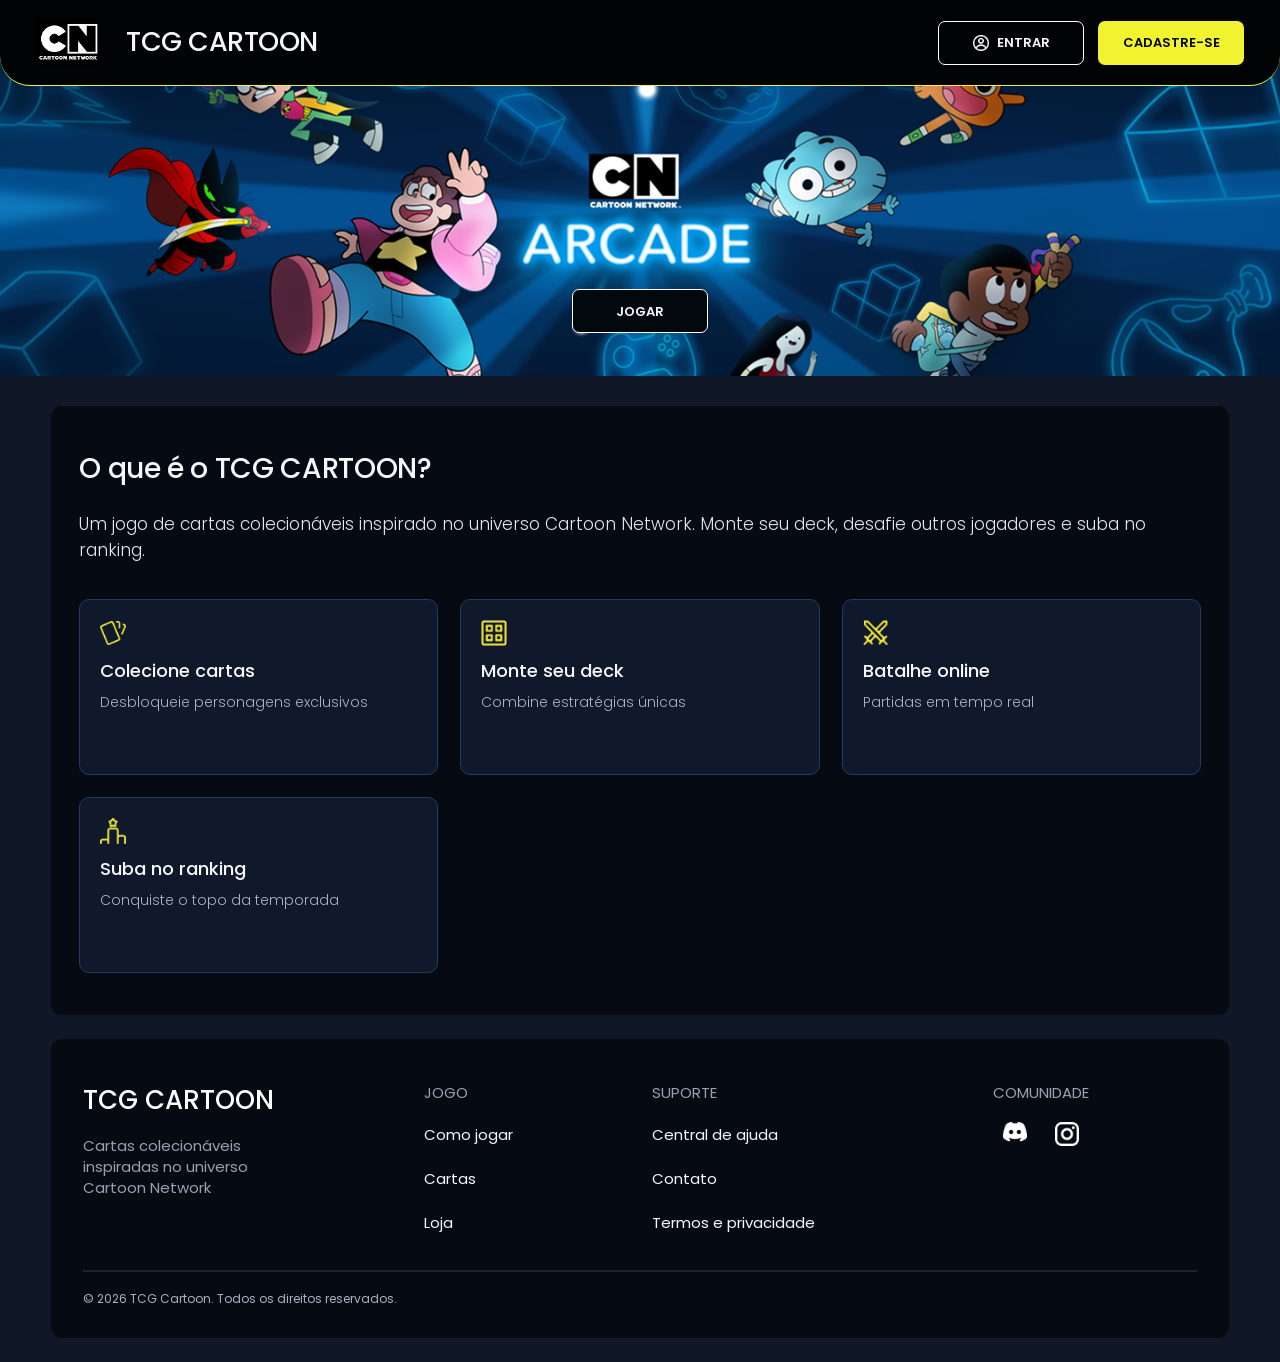
==== commit 68a7db70: "feat(v1.1.0): Adicionando a página de cadastro" ====
--- a/index.html
+++ b/index.html
@@ -26,7 +26,7 @@
                 <img src="images/icons/account-circle-small.png" alt="">
                 Entrar
             </a>
-            <a class="signup-button" href="pages/login.html#cadastro">Cadastre-se</a>
+            <a class="signup-button" href="pages/cadastro.html">Cadastre-se</a>
         </nav>
     </header>
 
--- a/styles/style.css
+++ b/styles/style.css
@@ -98,6 +98,8 @@
     display: flex;
     align-items: center;
     gap: 10px;
+    min-width: 0;
+    white-space: nowrap;
 }
 
 .login-button,
@@ -113,13 +115,14 @@
     font-weight: 600;
     line-height: 1;
     letter-spacing: 0;
+    white-space: nowrap;
     text-transform: uppercase;
     transition: transform 0.2s, box-shadow 0.2s, background 0.2s;
 }
 
 .login-button {
-    min-width: clamp(108px, 6.4vw, 128px);
     gap: 8px;
+    padding-inline: clamp(10px, 1.8vw, 18px);
     border: 1px solid #ffffff;
 }
 
@@ -130,7 +133,7 @@
 }
 
 .signup-button {
-    min-width: clamp(108px, 6.4vw, 128px);
+    padding-inline: clamp(10px, 1.8vw, 18px);
     background: var(--yellow);
     color: #050505;
 }
@@ -162,7 +165,6 @@
     justify-content: flex-end;
     padding-bottom: max(5px, calc(5.2vw - 24px));
     text-align: center;
-    transform: translateY(30px);
 }
 
 .hero h1 {
@@ -360,14 +362,34 @@
     }
 
     .barra-superior nav {
+        flex: 1;
+        justify-content: flex-end;
         gap: 6px;
     }
 
     .login-button,
     .signup-button {
-        min-width: 92px;
+        flex: 0 0 auto;
+        width: auto;
         min-height: 44px;
+        padding-inline: 8px;
         font-size: 10px;
+    }
+
+    .hero {
+        aspect-ratio: 3 / 1;
+        min-height: 0;
+        background-size: cover;
+    }
+
+    .hero-content {
+        padding-bottom: 5px;
+    }
+
+    .play-button {
+        width: auto;
+        min-width: 108px;
+        padding-inline: 20px;
     }
 
     .features {
@@ -389,20 +411,35 @@
 }
 
 @media (max-width: 410px) {
+    .brand {
+        gap: 7px;
+        min-width: 0;
+    }
+
     .brand-name {
-        display: none;
+        display: block;
+        font-size: clamp(11px, 3.3vw, 14px);
+        letter-spacing: -0.6px;
+        white-space: nowrap;
     }
 
     .barra-superior {
-        padding-inline: 16px;
-    }
-
-    .login-button {
-        width: 74px;
-    }
-
+        padding-inline: 12px;
+    }
+
+    .barra-superior nav {
+        gap: 4px;
+    }
+
+    .login-button,
     .signup-button {
-        width: 84px;
+        width: auto;
+        padding-inline: 7px;
+    }
+
+    .login-button img {
+        width: 12px;
+        height: 12px;
     }
 
     .about {
